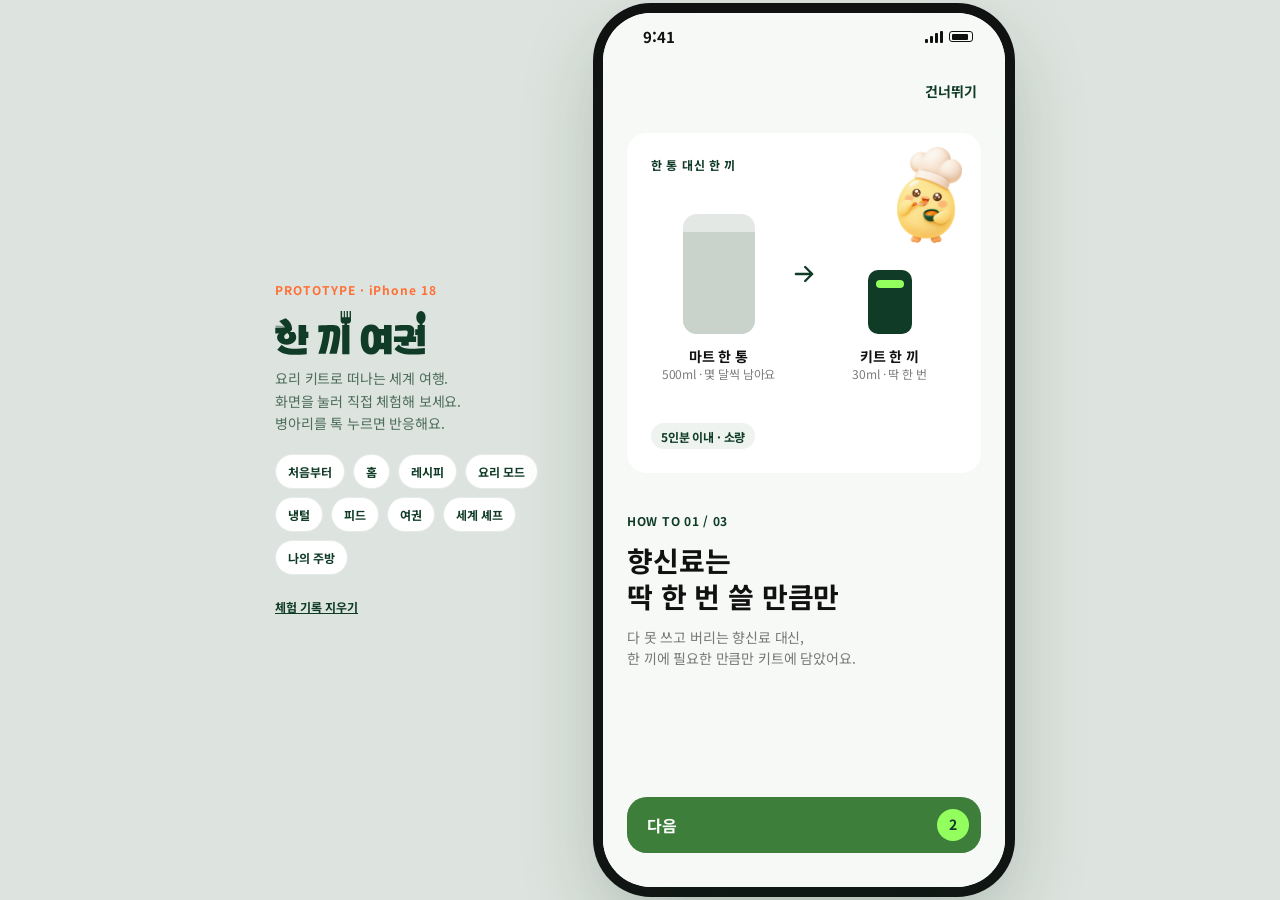
==== index.html @ 2edf8446 "온보딩 시각 보정: 카운트다운 숫자·꺾쇠 중심, 탑승권 겹침, QR 여백, 비교 레이아웃 - 카운트다운 숫자 고정폭 + 세로 0.8px 보정, 꺾쇠(< >) 1px 시각 보정 - " ====
<!doctype html>
<html lang="ko">
<head>
<meta charset="utf-8">
<meta name="viewport" content="width=device-width,initial-scale=1,viewport-fit=cover">
<meta name="theme-color" content="#0F3B27">
<title>한 끼 여권</title>
<link rel="preconnect" href="https://fonts.googleapis.com">
<link rel="preconnect" href="https://fonts.gstatic.com" crossorigin>
<link href="https://fonts.googleapis.com/css2?family=Noto+Sans+KR:wght@400;500;700&display=swap" rel="stylesheet">
<link rel="stylesheet" href="css/app.css?v=1123b">
</head>
<body>
<aside class="aside">
  <div class="cap or" style="font-size:12px;font-weight:700;letter-spacing:.08em;color:#FF7036">PROTOTYPE · iPhone 18</div>
  <h1 style="margin-top:12px"><svg role="img" aria-label="한 끼 여권" viewBox="0 0 528 154" style="height:44px;width:auto;display:block;color:var(--g);fill:currentColor"><path d="M468.129 121.618H442.069V108.703H416.355V89.3311H461.095C463.286 83.6809 464.67 78.0308 464.67 75.0327C464.67 70.3051 462.825 67.9989 455.676 67.9989C446.566 67.9989 435.381 68.6907 420.276 70.0744V50.7025C435.036 50.0107 448.757 49.4341 459.596 49.4341C481.62 49.4341 487.501 56.0067 487.501 69.8438C487.501 75.7246 486.233 82.9891 484.273 89.3311H493.958V108.703H468.129V121.618ZM480.006 152.636C445.644 152.636 428.463 145.141 418.085 133.264L433.191 117.236C441.032 127.96 453.831 131.88 480.352 131.88C491.537 131.88 510.448 131.188 524.631 129.343V150.791C511.831 152.175 490.845 152.636 480.006 152.636ZM524.285 123.463H499.147V83.7962H490.73V64.1937H499.147V48.627H524.285V123.463Z"/><path d="M336.099 152.058C313.153 152.058 300.123 134.762 300.123 99.8229C300.123 64.8843 313.153 47.5879 336.099 47.5879C348.553 47.5879 358.124 52.7768 364.12 63.0393H381.531V48.6257H408.052V151.712H381.531V133.608H365.734C359.853 145.947 349.706 152.058 336.099 152.058ZM336.099 128.65C342.211 128.65 345.555 120.924 345.555 99.8229C345.555 78.7213 342.211 70.9956 336.099 70.9956C329.988 70.9956 326.644 78.7213 326.644 99.8229C326.644 120.924 329.988 128.65 336.099 128.65ZM371.384 111.123H381.531V85.5246H371.038C371.615 89.9063 371.845 94.634 371.845 99.8229C371.845 103.859 371.73 107.549 371.384 111.123Z"/><path d="M215.967 149.292H190.138C200.055 119.888 204.898 89.3311 204.898 76.993C204.898 73.8796 203.745 71.9194 200.401 71.8041C198.325 71.8041 195.673 71.6888 192.79 71.8041C191.522 94.6353 185.18 123.924 177.224 149.292H151.74C160.734 127.498 167.538 94.7506 169.267 72.9572C163.041 73.4184 156.929 73.995 151.74 74.5715V51.1638C167.768 49.8954 191.407 49.0882 204.206 49.3188C221.963 49.6647 228.536 56.8139 228.536 73.7643C228.536 91.4066 222.771 125.884 215.967 149.292ZM260.477 151.713H235.339V48.627H260.477V151.713Z"/><path d="M67.5333 152.865C36.6305 152.865 19.6801 146.408 7.91854 135.454L23.2547 118.273C33.4018 128.074 45.6246 132.11 68.6864 132.11C79.8714 132.11 96.8218 131.418 111.005 129.573V151.02C98.2055 152.404 78.3724 152.865 67.5333 152.865ZM40.8969 117.696C19.9107 117.696 7.342 105.127 7.342 91.8669C7.342 86.2167 11.0319 81.1431 14.9524 77.6839C10.8013 77.7992 4.92051 78.3757 1 78.9523V58.7732C11.2625 57.966 28.2129 58.1966 37.207 58.7732L14.9524 35.0122L37.207 25.6465C55.08 35.1018 59.8076 54.3914 59.8076 61.1947C59.8076 66.0377 58.5392 69.2663 52.0819 73.0715H66.7262C70.9926 76.8767 74.3366 83.9106 74.3366 91.8669C74.3366 105.127 62.575 117.696 40.8969 117.696ZM109.045 119.31H82.5235V48.626H109.045V72.9562H116.886V94.519H109.045V119.31ZM32.1334 89.9066C32.1334 94.6343 35.9386 98.0936 41.0122 98.0936C45.8552 98.0936 49.7757 94.1731 49.7757 89.4454C49.7757 85.0636 48.5073 81.9503 43.549 77.2226C36.054 80.6819 32.1334 84.833 32.1334 89.9066Z"/><path d="M234.934 21.8438H240.774V0H244.808V21.8438H250.649V0H255.328V21.8438H261.17V0H265.94V33.6934C265.94 39.2162 261.463 43.6934 255.94 43.6934H239.746C234.223 43.6934 229.746 39.2162 229.746 33.6934V0H234.934V21.8438Z"/><ellipse cx="510.831" cy="22.3535" rx="16.2571" ry="22.3535"/><rect x="506.432" y="40.4141" width="9.49" height="12.2946"/><rect x="243.098" y="40.4141" width="9.49" height="12.2946"/><g fill="none" stroke="currentColor"><path d="M2.53 51.63C2.53 51.63 15.89 52.07 24.19 53.92C31.94 55.65 43.45 60.43 43.45 60.43"/><path stroke-width="0.5" d="M13.53 37.21C13.53 37.21 24.66 46.07 30.9 51.85C36.73 57.24 43.94 65.95 43.94 65.95"/><path stroke-width="2" d="M1.94 55.37C1.94 55.37 16.28 55.48 25.96 56.44C35.64 57.39 43.41 59.71 43.41 59.71"/></g></svg></h1>
  <p>요리 키트로 떠나는 세계 여행.<br>화면을 눌러 직접 체험해 보세요.<br>병아리를 톡 누르면 반응해요.</p>
  <div class="jump">
    <button onclick="HK.go('A1',{},'root')">처음부터</button>
    <button onclick="HK.go('home',{},'root')">홈</button>
    <button onclick="HK.go('C1',{id:'pakkapao'},'root')">레시피</button>
    <button onclick="HK.go('CS',{id:'pakkapao',s:'0'},'root')">요리 모드</button>
    <button onclick="HK.go('fridge',{},'root')">냉털</button>
    <button onclick="HK.go('feed',{},'root')">피드</button>
    <button onclick="HK.go('passport',{},'root')">여권</button>
    <button onclick="HK.go('B5',{},'root')">세계 셰프</button>
    <button onclick="HK.go('kitchen',{},'root')">나의 주방</button>
  </div>
  <p style="margin-top:20px"><button onclick="HK.reset()" style="font-size:12px;font-weight:700;text-decoration:underline;color:var(--g)">체험 기록 지우기</button></p>
</aside>
<div class="phone"><div class="stack"></div></div>
<script src="js/data.js?v=1123b"></script>
<script src="js/core.js?v=1123b"></script>
<script src="js/screens-a.js?v=1123b"></script>
<script src="js/screens-b.js?v=1123b"></script>
<script>HK.start();</script>
</body>
</html>
---- css/app.css ----
/* 메인 서체 GS 혜자로운 — 파일을 올리지 않고 설치된 컴퓨터에서만 불러옴 (없으면 Noto Sans KR) */
@font-face{font-family:'HK Title';src:local('GS HYEJAROUN Bold'),local('GSHYEJAROUN-Bold'),local('GS HYEJAROUN'),local('GSHyejaroun-Bold'),local('GS혜자로운체'),local('GS혜자로운');font-weight:700}
.gs{font-family:'HK Title','Noto Sans KR',system-ui,sans-serif;font-weight:700;letter-spacing:0}
/* 큰 나라 코드: 캡션(24px)과 첫 글자 왼쪽 획을 눈으로 맞춤. GS 혜자로운 21px(Figma 기준), 대체 서체(Noto Sans KR) 23px */
.tk-code{left:23px}
.has-gs .tk-code{left:21px}
:root{
  --lime:#92FF5F; --g:#0F3B27; --or:#FF7036; --sw:#F7F9F7; --wh:#fff; --bk:#111;
  --gray:#EBEBEB; --tx:#111; --tx2:rgba(17,17,17,.55); --tx3:rgba(17,17,17,.35);
  --ln:rgba(15,59,39,.10); --g2:#1B5038; --lime2:#CFE3D6;
  --ease:cubic-bezier(.65,0,.35,1); --easeOut:cubic-bezier(.2,.8,.2,1);
  --t:.3s;
}
*{box-sizing:border-box;margin:0;padding:0;-webkit-tap-highlight-color:transparent}
html,body{height:100%}
body{font-family:'Noto Sans KR',system-ui,sans-serif;background:#DDE3DE;color:var(--tx);display:flex;align-items:center;justify-content:center;gap:48px;min-height:100vh;letter-spacing:-.01em}
button{font:inherit;color:inherit;background:none;border:0;cursor:pointer}
input,textarea{font:inherit;color:inherit}
img{display:block}

/* 바깥 안내 (PC) */
.aside{width:280px;color:var(--g)}
.aside h1{font-size:28px;font-weight:700;line-height:1.3}
.aside p{font-size:14px;color:rgba(15,59,39,.7);line-height:1.6;margin-top:12px}
.aside .jump{display:flex;flex-wrap:wrap;gap:8px;margin-top:20px}
.aside .jump button{font-size:12px;font-weight:700;padding:8px 12px;border-radius:999px;background:#fff;border:1px solid var(--ln)}
.aside .jump button:hover{background:var(--g);color:var(--lime)}
@media (max-width:820px){.aside{display:none}body{background:var(--sw);display:block}}

/* 폰 */
.phone{position:relative;width:402px;height:874px;border-radius:48px;overflow:hidden;background:var(--sw);box-shadow:0 30px 80px rgba(15,59,39,.25),0 0 0 10px #111;isolation:isolate}
@media (max-width:820px){.phone{width:100vw;height:100dvh;border-radius:0;box-shadow:none}}
.sb{position:absolute;inset:0 0 auto 0;height:47px;display:flex;justify-content:space-between;align-items:center;padding:0 32px 0 40px;font-size:15px;font-weight:700;z-index:50;pointer-events:none}
.sb .r{display:flex;gap:6px;align-items:center}
.sb .bat{width:24px;height:11px;border:1.5px solid currentColor;border-radius:3px;position:relative}
.sb .bat:after{content:'';position:absolute;inset:1.5px;right:4px;background:currentColor;border-radius:1px}
.sb.dark{color:#fff}
@media (max-width:820px){.sb{display:none}}

/* 화면 스택 */
.stack{position:absolute;inset:0}
.scr{position:absolute;inset:0;background:var(--sw);overflow:hidden;will-change:transform,opacity}
.scr .scroll{position:absolute;inset:0;overflow-y:auto;overflow-x:hidden;scrollbar-width:none;padding-bottom:24px}
.scr .scroll::-webkit-scrollbar{display:none}
.scr.dark{background:var(--g);color:#fff}
.scr.white{background:#fff}
.pad{padding:0 24px}
.top{height:116px}
.top-s{height:58px}

/* 전환 */
.in-push{animation:inPush var(--t) var(--ease) both}
.out-push{animation:outPush var(--t) var(--ease) both}
.in-pop{animation:inPop var(--t) var(--ease) both}
.out-pop{animation:outPop var(--t) var(--ease) both}
.in-fade{animation:fadeIn var(--t) var(--easeOut) both}
@keyframes inPush{from{transform:translateX(100%)}to{transform:none}}
@keyframes outPush{from{transform:none}to{transform:translateX(-28%);opacity:.6}}
@keyframes inPop{from{transform:translateX(-28%);opacity:.6}to{transform:none;opacity:1}}
@keyframes outPop{from{transform:none}to{transform:translateX(100%)}}
@keyframes fadeIn{from{opacity:0}to{opacity:1}}

/* 상단 바 */
.bar{position:absolute;left:0;right:0;top:0;height:108px;z-index:20;display:flex;align-items:flex-end;justify-content:space-between;padding:0 20px 6px;pointer-events:none}
.bar>*{pointer-events:auto}
.bar.bg{background:var(--sw)}
.ib{width:44px;height:44px;border-radius:22px;background:#fff;border:1px solid var(--ln);display:grid;place-items:center;position:relative;transition:transform .15s}
.ib:active{transform:scale(.92)}
.ib.dark{background:rgba(255,255,255,.14);border:0;color:#fff}
.ib .dot{position:absolute;right:9px;top:9px;width:8px;height:8px;border-radius:4px;background:var(--or)}
.ib .cnt{position:absolute;right:-2px;top:-2px;min-width:18px;height:18px;border-radius:9px;background:var(--or);color:#fff;font-size:12px;font-weight:700;display:grid;place-items:center;padding:0 4px}
svg.i{width:20px;height:20px;fill:none;stroke:currentColor;stroke-width:2;stroke-linecap:round;stroke-linejoin:round;flex:none}
/* 꺾쇠 시각 보정: 외곽 삼각형 무게중심이 원 중심에 오도록 꼭짓점 쪽으로 1px */
.ib svg.i-back,.arr svg.i-back{transform:translateX(-1px)}
.ib svg.i-next,.arr svg.i-next{transform:translateX(1px)}
/* 카운트다운 숫자: 고정폭 숫자 + 세로 0.8px 보정 */
.cnt-num{display:block;line-height:1;font-variant-numeric:tabular-nums;transform:translateY(-.8px)}

/* 글자 */
.cap{font-size:12px;font-weight:700;letter-spacing:.06em;line-height:1.4;color:var(--g)}
.cap.or{color:var(--or)} .cap.lime{color:var(--lime)}
.h1{font-size:28px;font-weight:700;line-height:1.3;white-space:pre-line}
.h2{font-size:20px;font-weight:700;line-height:1.35;white-space:pre-line}
.b{font-size:16px;line-height:1.5}
.bb{font-size:16px;font-weight:700;line-height:1.4}
.s{font-size:14px;line-height:1.5;color:var(--tx2)}
.sb7{font-size:14px;font-weight:700}
.xs{font-size:12px;line-height:1.4;color:var(--tx2)}
.mt4{margin-top:4px}.mt8{margin-top:8px}.mt12{margin-top:12px}.mt16{margin-top:16px}.mt24{margin-top:24px}.mt32{margin-top:32px}.mt40{margin-top:40px}
.row{display:flex;align-items:center}
.sp{justify-content:space-between}
.g8{gap:8px}.g12{gap:12px}.g4{gap:4px}.g16{gap:16px}
.wrap{flex-wrap:wrap}
.f1{flex:1;min-width:0}
.ellip{white-space:nowrap;overflow:hidden;text-overflow:ellipsis}
.pre{white-space:pre-line}

/* 카드 · 버튼 */
.card{background:#fff;border-radius:20px;position:relative}
.card.ln{border:1px solid var(--ln)}
.card.g{background:var(--g);color:#fff}
.tap{cursor:pointer;transition:transform .15s var(--easeOut)}
.tap:active{transform:scale(.98)}
.btn{height:56px;border-radius:20px;display:flex;align-items:center;justify-content:space-between;padding:0 12px 0 20px;font-size:16px;font-weight:700;width:100%;position:relative;overflow:hidden;transition:transform .15s}
.btn:active{transform:scale(.98)}
.btn .arr{width:32px;height:32px;border-radius:16px;display:grid;place-items:center}
.btn.p{background:var(--g);color:#fff}.btn.p .arr{background:var(--lime);color:var(--g)}
.btn.l{background:var(--lime);color:var(--g)}.btn.l .arr{background:var(--g);color:var(--lime)}
.btn.k{background:var(--bk);color:#fff}.btn.k .arr{background:var(--lime);color:var(--g)}
.btn.o{background:#fff;border:1.5px solid var(--g);color:var(--g);justify-content:center}
.btn.s{background:#fff;border:1px solid var(--ln);color:var(--g);justify-content:center}
.btn.t{color:var(--g);justify-content:center;height:44px}
.btn.or{background:var(--or);color:#fff;justify-content:center}
.btn[disabled]{background:#E3E8E4;color:rgba(17,17,17,.35);border-color:transparent;pointer-events:none}
.btn[disabled] *{color:inherit!important}
.btn[disabled] .arr{background:rgba(17,17,17,.08);color:rgba(17,17,17,.35)}
.btn .prog{position:absolute;inset:0;width:0;background:var(--lime);opacity:.35;pointer-events:none}
.btn.l .prog{background:var(--g);opacity:.12}
.btn>span{position:relative}
.link{font-size:14px;font-weight:700;color:var(--g);text-align:center;display:block;margin:16px auto 0;padding:4px 8px}
.dark .link{color:var(--lime)}
.bot{position:absolute;left:24px;right:24px;bottom:34px;z-index:20}
.bot.dock{left:0;right:0;bottom:0;padding:16px 24px 34px;background:linear-gradient(to top,var(--sw) 70%,rgba(247,249,247,0))}
.dark .bot.dock{background:linear-gradient(to top,var(--g) 70%,rgba(15,59,39,0))}

/* 칩 · 알약 */
.chip{height:38px;padding:0 14px;border-radius:999px;background:#fff;border:1px solid var(--ln);font-size:14px;font-weight:500;display:inline-flex;align-items:center;gap:6px;white-space:nowrap;transition:background .2s,color .2s,transform .15s}
.chip:active{transform:scale(.95)}
.chip.on{background:var(--g);color:#fff;border-color:var(--g)}
.chip.on svg{color:var(--lime)}
.chip.off{opacity:.35;pointer-events:none}
.chip.lock{color:var(--tx3);background:#F0F2F0;border-style:dashed}
.chips{display:flex;gap:8px;flex-wrap:wrap}
.hscroll{display:flex;gap:8px;overflow-x:auto;scrollbar-width:none;margin:0 -24px;padding:0 24px}
.hscroll::-webkit-scrollbar{display:none}
.pill{display:inline-flex;align-items:center;gap:4px;height:26px;padding:0 10px;border-radius:999px;font-size:12px;font-weight:700;background:var(--g);color:var(--lime);white-space:nowrap}
.pill.or{background:var(--or);color:#fff}
.pill.soft{background:#EEF3EF;color:var(--g)}
.pill.lime{background:var(--lime);color:var(--g)}
.pill.line{background:transparent;border:1px solid currentColor}

/* 사진 */
.ph{background:var(--gray) center/cover no-repeat;border-radius:20px;position:relative;overflow:hidden}
.ph.r12{border-radius:12px}
.ph.empty:after{content:'';position:absolute;inset:0;background:url("data:image/svg+xml,%3Csvg xmlns='http://www.w3.org/2000/svg' width='24' height='24' fill='none' stroke='%23b8bdb8' stroke-width='1.6' stroke-linecap='round'%3E%3Cpath d='M7 3v8M5 3v5a2 2 0 0 0 4 0V3M7 11v10M17 3c-2 2-2 6 0 8v10'/%3E%3C/svg%3E") center/24px no-repeat}
.av{width:40px;height:40px;border-radius:50%;background:var(--gray) center/cover;flex:none}

/* 탭바 */
.tabbar{position:absolute;left:24px;right:24px;bottom:24px;height:64px;border-radius:999px;background:#fff;box-shadow:0 8px 30px rgba(15,59,39,.12);display:flex;align-items:center;justify-content:space-around;padding:0 8px;z-index:30}
.tabbar button{height:48px;min-width:48px;border-radius:999px;display:flex;align-items:center;justify-content:center;gap:6px;color:rgba(17,17,17,.45);font-size:12px;font-weight:700;transition:all var(--t) var(--easeOut);padding:0 12px}
.tabbar button span{display:none}
.tabbar button.on{background:var(--g);color:#fff;padding:0 16px}
.tabbar button.on span{display:inline}
.tabbar button.on svg{color:var(--lime)}

/* 도장 */
.stamp{display:grid;place-items:center;text-align:center;position:relative;flex:none}
.stamp .ring{position:absolute;inset:0;border:2.5px solid currentColor;border-radius:50%}
.stamp .ring2{position:absolute;inset:5px;border:1px dashed currentColor;border-radius:50%;opacity:.7}
.stamp.sq .ring{border-radius:14px}.stamp.sq .ring2{border-radius:10px}
.stamp .code{font-size:18px;font-weight:700;letter-spacing:.06em;line-height:1}
.stamp .date{font-size:9px;font-weight:700;letter-spacing:.08em;margin-top:2px}
.stamp.empty{color:rgba(17,17,17,.25)}
.stamp.empty .ring{border:1.5px dashed currentColor}
.stamp.empty .ring2{display:none}
.stamp-in{animation:stampIn .6s cubic-bezier(.2,1.6,.4,1) both}
@keyframes stampIn{0%{transform:scale(2.2) rotate(-18deg);opacity:0}60%{transform:scale(.92) rotate(-8deg);opacity:1}100%{transform:scale(1) rotate(-10deg)}}

/* 티켓 */
.ticket{background:#fff;border-radius:20px;position:relative}
.ticket .notch{position:absolute;width:24px;height:24px;border-radius:12px;background:var(--sw)}
.dark .ticket .notch{background:var(--g)}
.ticket .perf{position:absolute;left:24px;right:24px;border-top:1.5px dashed rgba(15,59,39,.18)}
.ticket.g{background:var(--g);color:#fff}
.ticket.g .perf{border-color:rgba(146,255,95,.3)}

/* 시트 · 팝업 · 토스트 */
.dim{position:absolute;inset:0;background:rgba(0,0,0,.45);z-index:60;animation:fadeIn var(--t) var(--easeOut) both}
.dim.out{animation:fadeOut var(--t) var(--easeOut) both}
@keyframes fadeOut{to{opacity:0}}
.sheet{position:absolute;left:0;right:0;bottom:0;background:#fff;border-radius:20px 20px 0 0;z-index:61;padding:12px 24px 34px;max-height:88%;overflow-y:auto;animation:sheetIn var(--t) var(--easeOut) both}
.sheet.out{animation:sheetOut var(--t) var(--ease) both}
.sheet .grab{width:40px;height:4px;border-radius:2px;background:#DADDDA;margin:0 auto 16px}
@keyframes sheetIn{from{transform:translateY(100%)}to{transform:none}}
@keyframes sheetOut{to{transform:translateY(100%)}}
.modal{position:absolute;left:24px;right:24px;top:50%;background:#fff;border-radius:20px;z-index:61;padding:28px 24px 20px;transform:translateY(-50%);animation:popIn var(--t) var(--easeOut) both;text-align:left}
.modal.out{animation:popOut .2s var(--ease) both}
@keyframes popIn{from{opacity:0;transform:translateY(-46%) scale(.94)}to{opacity:1;transform:translateY(-50%) scale(1)}}
@keyframes popOut{to{opacity:0;transform:translateY(-48%) scale(.96)}}
.toast{position:absolute;left:50%;bottom:110px;transform:translateX(-50%);background:var(--bk);color:#fff;font-size:14px;font-weight:700;padding:12px 18px;border-radius:999px;z-index:80;display:flex;gap:8px;align-items:center;white-space:nowrap;animation:toastIn .3s var(--easeOut) both}
.toast svg{color:var(--lime)}
.toast.out{animation:toastOut .3s var(--ease) both}
@keyframes toastIn{from{opacity:0;transform:translate(-50%,12px)}to{opacity:1;transform:translate(-50%,0)}}
@keyframes toastOut{to{opacity:0;transform:translate(-50%,12px)}}

/* 목록 행 */
.lrow{display:flex;align-items:center;gap:12px;padding:14px 0;border-bottom:1px solid var(--ln)}
.lrow:last-child{border-bottom:0}
.ico{width:40px;height:40px;border-radius:12px;background:#EEF3EF;color:var(--g);display:grid;place-items:center;flex:none}
.div{height:1px;background:var(--ln)}
.check{width:24px;height:24px;border-radius:12px;border:1.5px solid rgba(17,17,17,.25);display:grid;place-items:center;flex:none;transition:all .2s}
.check.on{background:var(--g);border-color:var(--g);color:var(--lime)}
.check svg{width:14px;height:14px;stroke-width:3;opacity:0}
.check.on svg{opacity:1}

/* 병아리 모션 */
.chick{position:relative;display:block;pointer-events:auto;cursor:pointer;transform-origin:50% 100%;user-select:none;-webkit-user-drag:none}
.chick img{width:100%;height:100%;object-fit:contain;transition:opacity .25s}
.m-bob{animation:bob 2.6s cubic-bezier(.45,0,.55,1) infinite}
.m-sway{animation:sway 3.2s cubic-bezier(.45,0,.55,1) infinite}
.m-hop{animation:hop 1.8s cubic-bezier(.3,0,.3,1) infinite}
.m-peek{animation:peek 3.6s cubic-bezier(.45,0,.55,1) infinite}
.chick.boing{animation:boing .7s cubic-bezier(.3,1.6,.5,1) both}
.chick.jump{animation:jump .9s cubic-bezier(.3,0,.3,1) both}
@keyframes bob{0%,100%{transform:translateY(0) scale(1,1)}45%{transform:translateY(-6px) scale(.985,1.015)}55%{transform:translateY(-6px) scale(.985,1.015)}92%{transform:translateY(0) scale(1.03,.97)}}
@keyframes sway{0%,100%{transform:rotate(-3deg)}50%{transform:rotate(3deg)}}
@keyframes hop{0%,60%,100%{transform:translateY(0) scale(1,1)}68%{transform:translateY(0) scale(1.06,.92)}78%{transform:translateY(-16px) scale(.96,1.05)}88%{transform:translateY(0) scale(1.05,.94)}94%{transform:scale(.99,1.01)}}
@keyframes peek{0%,100%{transform:translateY(0) rotate(0)}30%{transform:translateY(-4px) rotate(-4deg)}60%{transform:translateY(-2px) rotate(3deg)}}
@keyframes boing{0%{transform:scale(1)}25%{transform:scale(1.12,.86)}50%{transform:scale(.92,1.1) translateY(-14px)}75%{transform:scale(1.04,.97)}100%{transform:scale(1)}}
@keyframes jump{0%{transform:translateY(0)}20%{transform:scale(1.1,.85)}50%{transform:translateY(-40px) scale(.95,1.06) rotate(-6deg)}80%{transform:translateY(0) scale(1.08,.9)}100%{transform:none}}
@media (prefers-reduced-motion:reduce){.chick,.m-bob,.m-sway,.m-hop,.m-peek{animation:none!important}}

/* 기타 */
.lm{width:30px;height:30px;fill:none;stroke:currentColor;stroke-width:1.8;stroke-linecap:round;stroke-linejoin:round}
.wm .lm{stroke-width:.24}
.progress{height:6px;border-radius:3px;background:#E3E8E4;overflow:hidden}
.progress i{display:block;height:100%;background:var(--g);border-radius:3px}
.dark .progress{background:rgba(255,255,255,.15)}
.dark .progress i{background:var(--lime)}
.steps-bar{display:flex;gap:6px}
.steps-bar i{flex:1;height:4px;border-radius:2px;background:#E3E8E4}
.steps-bar i.on{background:var(--g)}
.field{background:#fff;border:1px solid var(--ln);border-radius:12px;padding:14px 16px;width:100%;outline:none;font-size:16px}
.field:focus{border-color:var(--g)}
textarea.field{resize:none;min-height:120px;line-height:1.5}
.cal{display:grid;grid-template-columns:repeat(7,1fr);gap:4px;text-align:center}
.cal span{height:40px;display:grid;place-items:center;font-size:14px;border-radius:20px;position:relative}
.cal .hd{font-size:12px;color:var(--tx2);height:24px}
.cal .sun{color:var(--or)}
.cal .today{border:1.5px solid var(--g);font-weight:700}
.cal .mk{background:var(--g);color:#fff;font-weight:700}
.cal .mk:after,.cal .dotm:after{content:'';position:absolute;bottom:3px;width:4px;height:4px;border-radius:2px;background:var(--or)}
.cal .mk:after{background:var(--lime)}
.seg{display:flex;background:#EEF1EE;border-radius:999px;padding:4px}
.seg button{flex:1;height:36px;border-radius:999px;font-size:14px;font-weight:700;color:var(--tx2);transition:all .25s}
.seg button.on{background:#fff;color:var(--g);box-shadow:0 2px 6px rgba(0,0,0,.06)}
.timer{font-size:64px;font-weight:700;letter-spacing:-.02em;line-height:1;font-variant-numeric:tabular-nums}
.qr{position:relative;width:240px;height:240px;margin-left:auto;margin-right:auto}
.qr i{position:absolute;width:44px;height:44px;border:4px solid var(--lime)}
.qr i:nth-child(1){left:0;top:0;border-right:0;border-bottom:0;border-radius:16px 0 0 0}
.qr i:nth-child(2){right:0;top:0;border-left:0;border-bottom:0;border-radius:0 16px 0 0}
.qr i:nth-child(3){left:0;bottom:0;border-right:0;border-top:0;border-radius:0 0 0 16px}
.qr i:nth-child(4){right:0;bottom:0;border-left:0;border-top:0;border-radius:0 0 16px 0}
.qr .scan{position:absolute;left:12px;right:12px;height:2px;background:var(--lime);box-shadow:0 0 16px var(--lime);animation:scan 1.6s ease-in-out infinite}
@keyframes scan{0%,100%{top:16px}50%{top:220px}}
.grid2{display:grid;grid-template-columns:1fr 1fr;gap:12px}
.mason{columns:2;column-gap:12px}
.mason>*{break-inside:avoid;margin-bottom:12px}
.fade-up{animation:fadeUp .4s var(--easeOut) both}
@keyframes fadeUp{from{opacity:0;transform:translateY(10px)}to{opacity:1;transform:none}}
.strike{text-decoration:line-through;color:var(--tx3)}
.badge-new{position:absolute;right:12px;top:12px}
.fab{position:absolute;right:24px;bottom:104px;height:50px;padding:0 18px;border-radius:999px;background:var(--lime);color:var(--g);font-size:16px;font-weight:700;display:flex;gap:6px;align-items:center;z-index:25;box-shadow:0 6px 20px rgba(15,59,39,.2)}
.note{background:#FFF3EC;color:#A3431A;border-radius:12px;padding:10px 12px;font-size:12px;line-height:1.5}

/* 홈 티켓 넘기기 */
.tk-car{display:flex;gap:10px;overflow-x:auto;scroll-snap-type:x mandatory;margin-right:-24px;padding-right:24px;scrollbar-width:none;overscroll-behavior-x:contain}
.tk-car::-webkit-scrollbar{display:none}
.tk-car>.ticket{flex:none;width:calc(100% - 24px);scroll-snap-align:start;scroll-snap-stop:always}
.tk-dots{display:flex;justify-content:center;gap:6px;height:6px;margin-top:10px}
.tk-dots i{width:6px;height:6px;border-radius:3px;background:var(--g);opacity:.2;transition:all .3s var(--easeOut)}
.tk-dots i.on{width:18px;opacity:1}
/* 도장 v4 · 수저 뽀뽀 + 나라 이름 (11/9) */
.stamp.v4{display:block}
.stamp.v4 svg{position:absolute;inset:0;width:100%;height:100%}
.stamp.v4 .nm{position:absolute;left:0;right:0;top:53.6%;transform:translateY(-50%);font-weight:700;letter-spacing:.08em;line-height:1;text-align:center;white-space:nowrap}
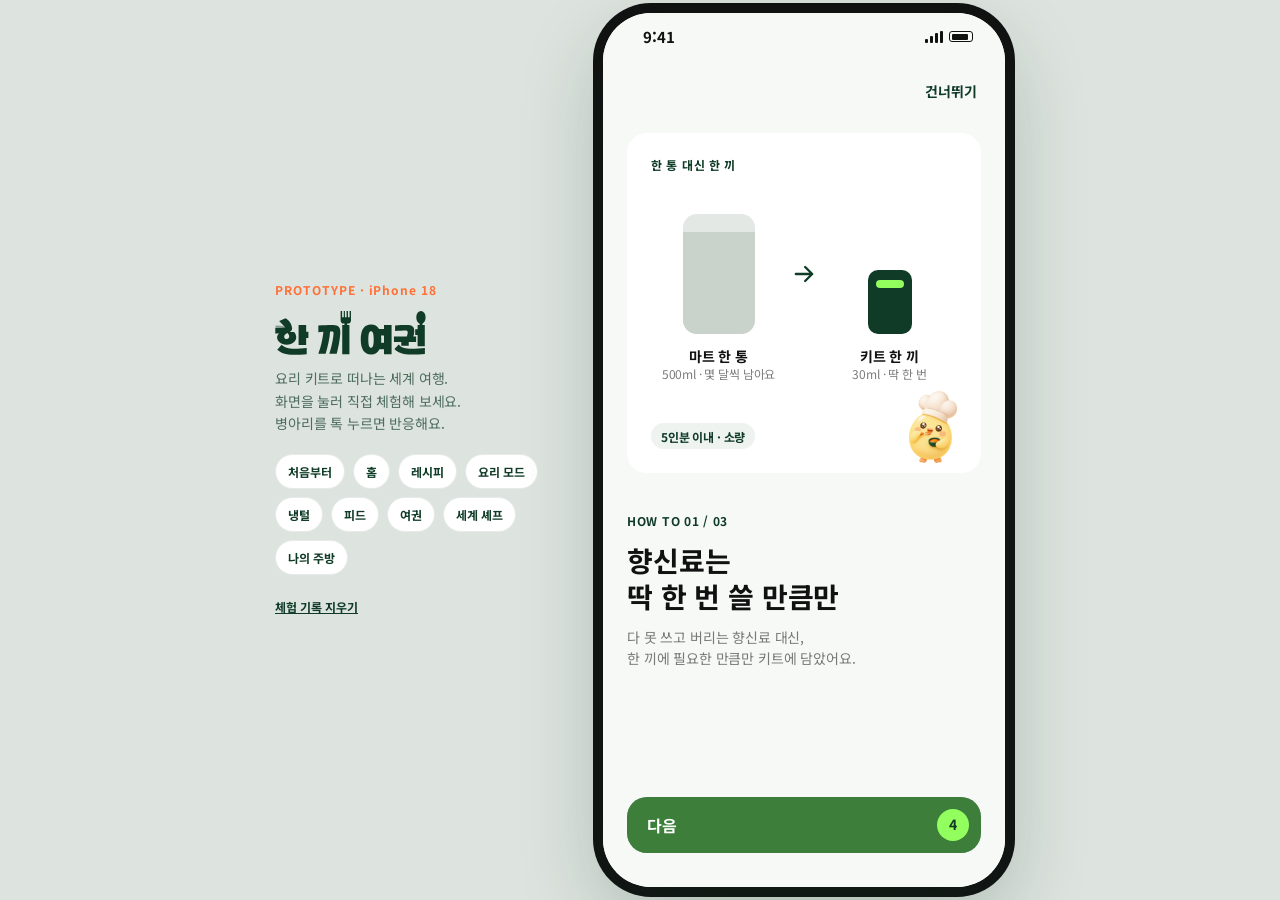
==== commit c845cbf2: "온보딩 병아리 위치·A3 제목 간격 조정 - A2: 병아리를 카드 오른쪽 아래로 (72px) - A2b: 병아리와 말풍선을 함께 왼쪽으로 32px - A3: 제목을 티켓 아래 40" ====
--- a/index.html
+++ b/index.html
@@ -8,7 +8,7 @@
 <link rel="preconnect" href="https://fonts.googleapis.com">
 <link rel="preconnect" href="https://fonts.gstatic.com" crossorigin>
 <link href="https://fonts.googleapis.com/css2?family=Noto+Sans+KR:wght@400;500;700&display=swap" rel="stylesheet">
-<link rel="stylesheet" href="css/app.css?v=1123b">
+<link rel="stylesheet" href="css/app.css?v=1123c">
 </head>
 <body>
 <aside class="aside">
@@ -29,10 +29,10 @@
   <p style="margin-top:20px"><button onclick="HK.reset()" style="font-size:12px;font-weight:700;text-decoration:underline;color:var(--g)">체험 기록 지우기</button></p>
 </aside>
 <div class="phone"><div class="stack"></div></div>
-<script src="js/data.js?v=1123b"></script>
-<script src="js/core.js?v=1123b"></script>
-<script src="js/screens-a.js?v=1123b"></script>
-<script src="js/screens-b.js?v=1123b"></script>
+<script src="js/data.js?v=1123c"></script>
+<script src="js/core.js?v=1123c"></script>
+<script src="js/screens-a.js?v=1123c"></script>
+<script src="js/screens-b.js?v=1123c"></script>
 <script>HK.start();</script>
 </body>
 </html>
